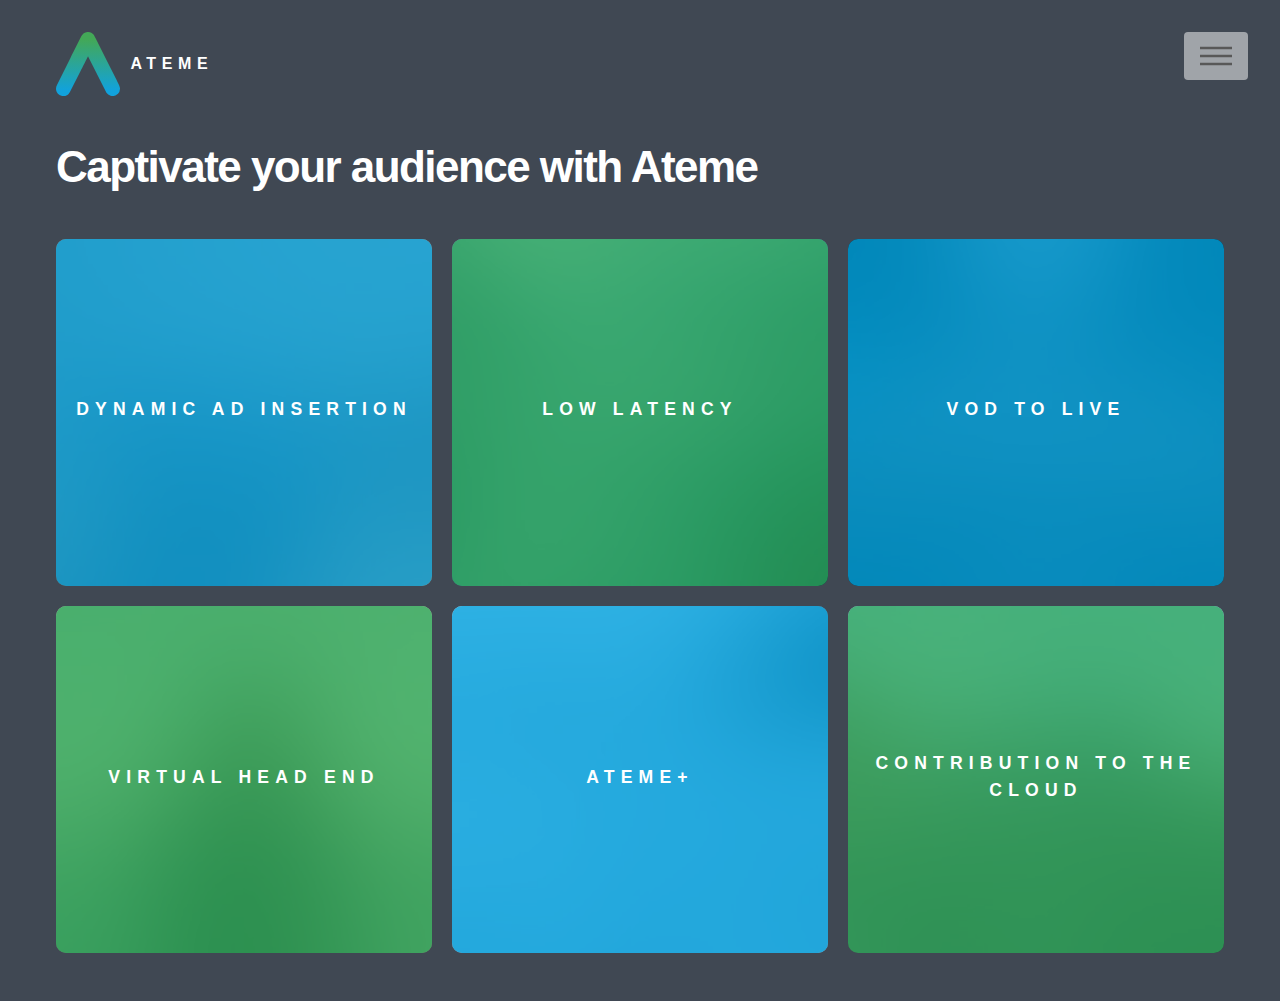
==== index.html @ a94e21eb "second push" ====
<!DOCTYPE HTML>
<!--
	Phantom by HTML5 UP
	html5up.net | @ajlkn
	Free for personal and commercial use under the CCA 3.0 license (html5up.net/license)
-->
<html>
	<head>
		<title>Captivate your audience with Ateme</title>
		<meta charset="utf-8" />
		<meta name="viewport" content="width=device-width, initial-scale=1, user-scalable=no" />
		<link rel="stylesheet" href="assets/css/main.css" />
		<noscript><link rel="stylesheet" href="assets/css/noscript.css" /></noscript>
	</head>
	<body class="is-preload">
		<!-- Wrapper -->
			<div id="wrapper">
				<!-- Header -->
				<header id="header">
					<div class="inner">

						<!-- Logo -->
							<a href="index.html" class="logo">
								<span class="symbol"><img src="images/A_GREEN+BLUE.svg" alt="" /></span><span class="title"> ATEME</span>
							</a>

						<!-- Nav -->
							<nav>
								<ul>
									<li><a href="#menu">Menu</a></li>
								</ul>
							</nav>

					</div>
				</header>

				<!-- Menu -->
					<nav id="menu">
						<h2>Menu</h2>
						<ul>
							<li><a href="index.html">Home</a></li>
							<li><a href="dai.html">DAI</a></li>
							<li><a href="lowlat.html">Low Latency</a></li>
							<li><a href="vodtolive.html">VoD to Live</a></li>
							<li><a href="vhe.html">Virtual HeadEnd</a></li>
							<li><a href="saas.html">Ateme+</a></li>
							<li><a href="cloudcontrib.html">Cloud contribution</a></li>
							
						</ul>
					</nav>

				<!-- Main -->
					<div id="main">
						<div class="inner">
							<header>
								<h1>Captivate your audience with Ateme</h1>
							</header>
							<section class="tiles">
								<article class="style1">
									<span class="image">
										<img src="images/pic01.jpg" alt="" />
									</span>
									<a href="dai.html">
										<h2>Dynamic Ad Insertion</h2>
										<div class="content">
											<p>blah blah ask Max</p>
										</div>
									</a>
								</article>
								<article class="style2">
									<span class="image">
										<img src="images/pic02.jpg" alt="" />
									</span>
									<a href="lowlat.html">
										<h2>Low Latency</h2>
										<div class="content">
											<p>blah blah ask Peter</p>
										</div>
									</a>
								</article>
								<article class="style3">
									<span class="image">
										<img src="images/pic03.jpg" alt="" />
									</span>
									<a href="vodtolive.html">
										<h2>VoD to Live</h2>
										<div class="content">
											<p>blah blah ask Thomas</p>
										</div>
									</a>
								</article>
								<article class="style4">
									<span class="image">
										<img src="images/pic04.jpg" alt="" />
									</span>
									<a href="vhe.html">
										<h2>Virtual Head end</h2>
										<div class="content">
											<p>blah blah ask Chrys</p>
										</div>
									</a>
								</article>
								<article class="style5">
									<span class="image">
										<img src="images/pic05.jpg" alt="" />
									</span>
									<a href="saas.html">
										<h2>Ateme+</h2>
										<div class="content">
											<p>blah blah ask Fabio</p>
										</div>
									</a>
								</article>
								<article class="style6">
									<span class="image">
										<img src="images/pic06.jpg" alt="" />
									</span>
									<a href="cloudcontrib.html">
										<h2>Contribution to the Cloud</h2>
										<div class="content">
											<p>blah blah ask Jules</p>
										</div>
									</a>
								</article>

							</section>
						</div>
					</div>



			</div>

		<!-- Scripts -->
			<script src="assets/js/jquery.min.js"></script>
			<script src="assets/js/browser.min.js"></script>
			<script src="assets/js/breakpoints.min.js"></script>
			<script src="assets/js/util.js"></script>
			<script src="assets/js/main.js"></script>

	</body>
</html>
---- assets/css/main.css ----
@import url(fontawesome-all.min.css);
@import url("https://fonts.googleapis.com/css?family=Source+Sans+Pro:300,700,900");

/*
	Phantom by HTML5 UP
	html5up.net | @ajlkn
	Free for personal and commercial use under the CCA 3.0 license (html5up.net/license)
*/

html, body, div, span, applet, object,
iframe, h1, h2, h3, h4, h5, h6, p, blockquote,
pre, a, abbr, acronym, address, big, cite,
code, del, dfn, em, img, ins, kbd, q, s, samp,
small, strike, strong, sub, sup, tt, var, b,
u, i, center, dl, dt, dd, ol, ul, li, fieldset,
form, label, legend, table, caption, tbody,
tfoot, thead, tr, th, td, article, aside,
canvas, details, embed, figure, figcaption,
footer, header, hgroup, menu, nav, output, ruby,
section, summary, time, mark, audio, video {
	margin: 0;
	padding: 0;
	border: 0;
	font-size: 100%;
	font: inherit;
	vertical-align: baseline;}

article, aside, details, figcaption, figure,
footer, header, hgroup, menu, nav, section {
	display: block;}

body {
	line-height: 1;
}

ol, ul {
	list-style: none;
}

blockquote, q {
	quotes: none;
}

	blockquote:before, blockquote:after, q:before, q:after {
		content: '';
		content: none;
	}

table {
	border-collapse: collapse;
	border-spacing: 0;
}

body {
	-webkit-text-size-adjust: none;
}

mark {
	background-color: transparent;
	color: inherit;
}

input::-moz-focus-inner {
	border: 0;
	padding: 0;
}

input, select, textarea {
	-moz-appearance: none;
	-webkit-appearance: none;
	-ms-appearance: none;
	appearance: none;
}

/* Basic */

	@-ms-viewport {
		width: device-width;
	}

	body {
		-ms-overflow-style: scrollbar;
	}

	@media screen and (max-width: 480px) {

		html, body {
			min-width: 320px;
		}

	}

	html {
		box-sizing: border-box;
	}

	*, *:before, *:after {
		box-sizing: inherit;
	}

	body {
		background: #404853;
	}

		body.is-preload *, body.is-preload *:before, body.is-preload *:after {
			-moz-animation: none !important;
			-webkit-animation: none !important;
			-ms-animation: none !important;
			animation: none !important;
			-moz-transition: none !important;
			-webkit-transition: none !important;
			-ms-transition: none !important;
			transition: none !important;
		}

/* Type */

	body, input, select, textarea {
		color: #ffffff;
		font-family: "Avenir Next LT Pro","Century Gothic",Verdana,sans-serif;
		font-size: 16pt;
		font-weight: 300;
		line-height: 1.75;
	}

		@media screen and (max-width: 1680px) {

			body, input, select, textarea {
				font-size: 14pt;
			}

		}

		@media screen and (max-width: 1280px) {

			body, input, select, textarea {
				font-size: 12pt;
			}

		}

	a {
		-moz-transition: border-bottom-color 0.2s ease, color 0.2s ease;
		-webkit-transition: border-bottom-color 0.2s ease, color 0.2s ease;
		-ms-transition: border-bottom-color 0.2s ease, color 0.2s ease;
		transition: border-bottom-color 0.2s ease, color 0.2s ease;
		text-decoration: none;
		color: #585858;
		border-bottom: dotted 1px rgba(88, 88, 88, 0.5);
	}

		/* a:hover {
			border-bottom-color: transparent;
			color: #2ca95b !important;
		} */

	strong, b {
		font-weight: 900;
	}

	em, i {
		font-style: italic;
	}

	p {
		margin: 0 0 2em 0;
	}

	h1 {
		font-size: 2.75em;
		font-weight: 700;
		line-height: 1.3;
		margin: 0 0 1em 0;
		letter-spacing: -0.035em;
	}

		h1 a {
			color: inherit;
		}

		@media screen and (max-width: 736px) {

			h1 {
				font-size: 2em;
				margin: 0 0 1em 0;
			}

		}

		@media screen and (max-width: 360px) {

			h1 {
				font-size: 1.75em;
			}

		}

	h2, h3, h4, h5, h6 {
		font-weight: 900;
		line-height: 1.5;
		margin: 0 0 2em 0;
		text-transform: uppercase;
		letter-spacing: 0.35em;
	}

		h2 a, h3 a, h4 a, h5 a, h6 a {
			color: inherit;
		}

	h2 {
		font-size: 1.1em;
	}

	h3 {
		font-size: 1em;
	}

	h4 {
		font-size: 0.8em;
	}

	h5 {
		font-size: 0.8em;
	}

	h6 {
		font-size: 0.8em;
	}

	@media screen and (max-width: 980px) {

		h1 br, h2 br, h3 br, h4 br, h5 br, h6 br {
			display: none;
		}

	}

	@media screen and (max-width: 736px) {

		h2 {
			font-size: 1em;
		}

		h3 {
			font-size: 0.8em;
		}

	}

	sub {
		font-size: 0.8em;
		position: relative;
		top: 0.5em;
	}

	sup {
		font-size: 0.8em;
		position: relative;
		top: -0.5em;
	}

	blockquote {
		border-left: solid 4px #c9c9c9;
		font-style: italic;
		margin: 0 0 2em 0;
		padding: 0.5em 0 0.5em 2em;
	}

	code {
		background: rgba(144, 144, 144, 0.075);
		border-radius: 4px;
		border: solid 1px #c9c9c9;
		font-family: "Courier New", monospace;
		font-size: 0.9em;
		margin: 0 0.25em;
		padding: 0.25em 0.65em;
	}

	pre {
		-webkit-overflow-scrolling: touch;
		font-family: "Courier New", monospace;
		font-size: 0.9em;
		margin: 0 0 2em 0;
	}

		pre code {
			display: block;
			line-height: 1.75;
			padding: 1em 1.5em;
			overflow-x: auto;
		}

	hr {
		border: 0;
		border-bottom: solid 1px #c9c9c9;
		margin: 2em 0;
	}

		hr.major {
			margin: 3em 0;
		}

	.align-left {
		text-align: left;
	}

	.align-center {
		text-align: center;
	}

	.align-right {
		text-align: right;
	}

/* Row */

	.row {
		display: flex;
		flex-wrap: wrap;
		box-sizing: border-box;
		align-items: stretch;
	}

		.row > * {
			box-sizing: border-box;
		}

		.row.gtr-uniform > * > :last-child {
			margin-bottom: 0;
		}

		.row.aln-left {
			justify-content: flex-start;
		}

		.row.aln-center {
			justify-content: center;
		}

		.row.aln-right {
			justify-content: flex-end;
		}

		.row.aln-top {
			align-items: flex-start;
		}

		.row.aln-middle {
			align-items: center;
		}

		.row.aln-bottom {
			align-items: flex-end;
		}

		.row > .imp {
			order: -1;
		}

		.row > .col-1 {
			width: 8.33333%;
		}

		.row > .off-1 {
			margin-left: 8.33333%;
		}

		.row > .col-2 {
			width: 16.66667%;
		}

		.row > .off-2 {
			margin-left: 16.66667%;
		}

		.row > .col-3 {
			width: 25%;
		}

		.row > .off-3 {
			margin-left: 25%;
		}

		.row > .col-4 {
			width: 33.33333%;
		}

		.row > .off-4 {
			margin-left: 33.33333%;
		}

		.row > .col-5 {
			width: 41.66667%;
		}

		.row > .off-5 {
			margin-left: 41.66667%;
		}

		.row > .col-6 {
			width: 50%;
		}

		.row > .off-6 {
			margin-left: 50%;
		}

		.row > .col-7 {
			width: 58.33333%;
		}

		.row > .off-7 {
			margin-left: 58.33333%;
		}

		.row > .col-8 {
			width: 66.66667%;
		}

		.row > .off-8 {
			margin-left: 66.66667%;
		}

		.row > .col-9 {
			width: 75%;
		}

		.row > .off-9 {
			margin-left: 75%;
		}

		.row > .col-10 {
			width: 83.33333%;
		}

		.row > .off-10 {
			margin-left: 83.33333%;
		}

		.row > .col-11 {
			width: 91.66667%;
		}

		.row > .off-11 {
			margin-left: 91.66667%;
		}

		.row > .col-12 {
			width: 100%;
		}

		.row > .off-12 {
			margin-left: 100%;
		}

		.row.gtr-0 {
			margin-top: 0;
			margin-left: 0em;
		}

			.row.gtr-0 > * {
				padding: 0 0 0 0em;
			}

			.row.gtr-0.gtr-uniform {
				margin-top: 0em;
			}

				.row.gtr-0.gtr-uniform > * {
					padding-top: 0em;
				}

		.row.gtr-25 {
			margin-top: 0;
			margin-left: -0.5em;
		}

			.row.gtr-25 > * {
				padding: 0 0 0 0.5em;
			}

			.row.gtr-25.gtr-uniform {
				margin-top: -0.5em;
			}

				.row.gtr-25.gtr-uniform > * {
					padding-top: 0.5em;
				}

		.row.gtr-50 {
			margin-top: 0;
			margin-left: -1em;
		}

			.row.gtr-50 > * {
				padding: 0 0 0 1em;
			}

			.row.gtr-50.gtr-uniform {
				margin-top: -1em;
			}

				.row.gtr-50.gtr-uniform > * {
					padding-top: 1em;
				}

		.row {
			margin-top: 0;
			margin-left: -2em;
		}

			.row > * {
				padding: 0 0 0 2em;
			}

			.row.gtr-uniform {
				margin-top: -2em;
			}

				.row.gtr-uniform > * {
					padding-top: 2em;
				}

		.row.gtr-150 {
			margin-top: 0;
			margin-left: -3em;
		}

			.row.gtr-150 > * {
				padding: 0 0 0 3em;
			}

			.row.gtr-150.gtr-uniform {
				margin-top: -3em;
			}

				.row.gtr-150.gtr-uniform > * {
					padding-top: 3em;
				}

		.row.gtr-200 {
			margin-top: 0;
			margin-left: -4em;
		}

			.row.gtr-200 > * {
				padding: 0 0 0 4em;
			}

			.row.gtr-200.gtr-uniform {
				margin-top: -4em;
			}

				.row.gtr-200.gtr-uniform > * {
					padding-top: 4em;
				}

		@media screen and (max-width: 1680px) {

			.row {
				display: flex;
				flex-wrap: wrap;
				box-sizing: border-box;
				align-items: stretch;
			}

				.row > * {
					box-sizing: border-box;
				}

				.row.gtr-uniform > * > :last-child {
					margin-bottom: 0;
				}

				.row.aln-left {
					justify-content: flex-start;
				}

				.row.aln-center {
					justify-content: center;
				}

				.row.aln-right {
					justify-content: flex-end;
				}

				.row.aln-top {
					align-items: flex-start;
				}

				.row.aln-middle {
					align-items: center;
				}

				.row.aln-bottom {
					align-items: flex-end;
				}

				.row > .imp-xlarge {
					order: -1;
				}

				.row > .col-1-xlarge {
					width: 8.33333%;
				}

				.row > .off-1-xlarge {
					margin-left: 8.33333%;
				}

				.row > .col-2-xlarge {
					width: 16.66667%;
				}

				.row > .off-2-xlarge {
					margin-left: 16.66667%;
				}

				.row > .col-3-xlarge {
					width: 25%;
				}

				.row > .off-3-xlarge {
					margin-left: 25%;
				}

				.row > .col-4-xlarge {
					width: 33.33333%;
				}

				.row > .off-4-xlarge {
					margin-left: 33.33333%;
				}

				.row > .col-5-xlarge {
					width: 41.66667%;
				}

				.row > .off-5-xlarge {
					margin-left: 41.66667%;
				}

				.row > .col-6-xlarge {
					width: 50%;
				}

				.row > .off-6-xlarge {
					margin-left: 50%;
				}

				.row > .col-7-xlarge {
					width: 58.33333%;
				}

				.row > .off-7-xlarge {
					margin-left: 58.33333%;
				}

				.row > .col-8-xlarge {
					width: 66.66667%;
				}

				.row > .off-8-xlarge {
					margin-left: 66.66667%;
				}

				.row > .col-9-xlarge {
					width: 75%;
				}

				.row > .off-9-xlarge {
					margin-left: 75%;
				}

				.row > .col-10-xlarge {
					width: 83.33333%;
				}

				.row > .off-10-xlarge {
					margin-left: 83.33333%;
				}

				.row > .col-11-xlarge {
					width: 91.66667%;
				}

				.row > .off-11-xlarge {
					margin-left: 91.66667%;
				}

				.row > .col-12-xlarge {
					width: 100%;
				}

				.row > .off-12-xlarge {
					margin-left: 100%;
				}

				.row.gtr-0 {
					margin-top: 0;
					margin-left: 0em;
				}

					.row.gtr-0 > * {
						padding: 0 0 0 0em;
					}

					.row.gtr-0.gtr-uniform {
						margin-top: 0em;
					}

						.row.gtr-0.gtr-uniform > * {
							padding-top: 0em;
						}

				.row.gtr-25 {
					margin-top: 0;
					margin-left: -0.5em;
				}

					.row.gtr-25 > * {
						padding: 0 0 0 0.5em;
					}

					.row.gtr-25.gtr-uniform {
						margin-top: -0.5em;
					}

						.row.gtr-25.gtr-uniform > * {
							padding-top: 0.5em;
						}

				.row.gtr-50 {
					margin-top: 0;
					margin-left: -1em;
				}

					.row.gtr-50 > * {
						padding: 0 0 0 1em;
					}

					.row.gtr-50.gtr-uniform {
						margin-top: -1em;
					}

						.row.gtr-50.gtr-uniform > * {
							padding-top: 1em;
						}

				.row {
					margin-top: 0;
					margin-left: -2em;
				}

					.row > * {
						padding: 0 0 0 2em;
					}

					.row.gtr-uniform {
						margin-top: -2em;
					}

						.row.gtr-uniform > * {
							padding-top: 2em;
						}

				.row.gtr-150 {
					margin-top: 0;
					margin-left: -3em;
				}

					.row.gtr-150 > * {
						padding: 0 0 0 3em;
					}

					.row.gtr-150.gtr-uniform {
						margin-top: -3em;
					}

						.row.gtr-150.gtr-uniform > * {
							padding-top: 3em;
						}

				.row.gtr-200 {
					margin-top: 0;
					margin-left: -4em;
				}

					.row.gtr-200 > * {
						padding: 0 0 0 4em;
					}

					.row.gtr-200.gtr-uniform {
						margin-top: -4em;
					}

						.row.gtr-200.gtr-uniform > * {
							padding-top: 4em;
						}

		}

		@media screen and (max-width: 1280px) {

			.row {
				display: flex;
				flex-wrap: wrap;
				box-sizing: border-box;
				align-items: stretch;
			}

				.row > * {
					box-sizing: border-box;
				}

				.row.gtr-uniform > * > :last-child {
					margin-bottom: 0;
				}

				.row.aln-left {
					justify-content: flex-start;
				}

				.row.aln-center {
					justify-content: center;
				}

				.row.aln-right {
					justify-content: flex-end;
				}

				.row.aln-top {
					align-items: flex-start;
				}

				.row.aln-middle {
					align-items: center;
				}

				.row.aln-bottom {
					align-items: flex-end;
				}

				.row > .imp-large {
					order: -1;
				}

				.row > .col-1-large {
					width: 8.33333%;
				}

				.row > .off-1-large {
					margin-left: 8.33333%;
				}

				.row > .col-2-large {
					width: 16.66667%;
				}

				.row > .off-2-large {
					margin-left: 16.66667%;
				}

				.row > .col-3-large {
					width: 25%;
				}

				.row > .off-3-large {
					margin-left: 25%;
				}

				.row > .col-4-large {
					width: 33.33333%;
				}

				.row > .off-4-large {
					margin-left: 33.33333%;
				}

				.row > .col-5-large {
					width: 41.66667%;
				}

				.row > .off-5-large {
					margin-left: 41.66667%;
				}

				.row > .col-6-large {
					width: 50%;
				}

				.row > .off-6-large {
					margin-left: 50%;
				}

				.row > .col-7-large {
					width: 58.33333%;
				}

				.row > .off-7-large {
					margin-left: 58.33333%;
				}

				.row > .col-8-large {
					width: 66.66667%;
				}

				.row > .off-8-large {
					margin-left: 66.66667%;
				}

				.row > .col-9-large {
					width: 75%;
				}

				.row > .off-9-large {
					margin-left: 75%;
				}

				.row > .col-10-large {
					width: 83.33333%;
				}

				.row > .off-10-large {
					margin-left: 83.33333%;
				}

				.row > .col-11-large {
					width: 91.66667%;
				}

				.row > .off-11-large {
					margin-left: 91.66667%;
				}

				.row > .col-12-large {
					width: 100%;
				}

				.row > .off-12-large {
					margin-left: 100%;
				}

				.row.gtr-0 {
					margin-top: 0;
					margin-left: 0em;
				}

					.row.gtr-0 > * {
						padding: 0 0 0 0em;
					}

					.row.gtr-0.gtr-uniform {
						margin-top: 0em;
					}

						.row.gtr-0.gtr-uniform > * {
							padding-top: 0em;
						}

				.row.gtr-25 {
					margin-top: 0;
					margin-left: -0.5em;
				}

					.row.gtr-25 > * {
						padding: 0 0 0 0.5em;
					}

					.row.gtr-25.gtr-uniform {
						margin-top: -0.5em;
					}

						.row.gtr-25.gtr-uniform > * {
							padding-top: 0.5em;
						}

				.row.gtr-50 {
					margin-top: 0;
					margin-left: -1em;
				}

					.row.gtr-50 > * {
						padding: 0 0 0 1em;
					}

					.row.gtr-50.gtr-uniform {
						margin-top: -1em;
					}

						.row.gtr-50.gtr-uniform > * {
							padding-top: 1em;
						}

				.row {
					margin-top: 0;
					margin-left: -2em;
				}

					.row > * {
						padding: 0 0 0 2em;
					}

					.row.gtr-uniform {
						margin-top: -2em;
					}

						.row.gtr-uniform > * {
							padding-top: 2em;
						}

				.row.gtr-150 {
					margin-top: 0;
					margin-left: -3em;
				}

					.row.gtr-150 > * {
						padding: 0 0 0 3em;
					}

					.row.gtr-150.gtr-uniform {
						margin-top: -3em;
					}

						.row.gtr-150.gtr-uniform > * {
							padding-top: 3em;
						}

				.row.gtr-200 {
					margin-top: 0;
					margin-left: -4em;
				}

					.row.gtr-200 > * {
						padding: 0 0 0 4em;
					}

					.row.gtr-200.gtr-uniform {
						margin-top: -4em;
					}

						.row.gtr-200.gtr-uniform > * {
							padding-top: 4em;
						}

		}

		@media screen and (max-width: 980px) {

			.row {
				display: flex;
				flex-wrap: wrap;
				box-sizing: border-box;
				align-items: stretch;
			}

				.row > * {
					box-sizing: border-box;
				}

				.row.gtr-uniform > * > :last-child {
					margin-bottom: 0;
				}

				.row.aln-left {
					justify-content: flex-start;
				}

				.row.aln-center {
					justify-content: center;
				}

				.row.aln-right {
					justify-content: flex-end;
				}

				.row.aln-top {
					align-items: flex-start;
				}

				.row.aln-middle {
					align-items: center;
				}

				.row.aln-bottom {
					align-items: flex-end;
				}

				.row > .imp-medium {
					order: -1;
				}

				.row > .col-1-medium {
					width: 8.33333%;
				}

				.row > .off-1-medium {
					margin-left: 8.33333%;
				}

				.row > .col-2-medium {
					width: 16.66667%;
				}

				.row > .off-2-medium {
					margin-left: 16.66667%;
				}

				.row > .col-3-medium {
					width: 25%;
				}

				.row > .off-3-medium {
					margin-left: 25%;
				}

				.row > .col-4-medium {
					width: 33.33333%;
				}

				.row > .off-4-medium {
					margin-left: 33.33333%;
				}

				.row > .col-5-medium {
					width: 41.66667%;
				}

				.row > .off-5-medium {
					margin-left: 41.66667%;
				}

				.row > .col-6-medium {
					width: 50%;
				}

				.row > .off-6-medium {
					margin-left: 50%;
				}

				.row > .col-7-medium {
					width: 58.33333%;
				}

				.row > .off-7-medium {
					margin-left: 58.33333%;
				}

				.row > .col-8-medium {
					width: 66.66667%;
				}

				.row > .off-8-medium {
					margin-left: 66.66667%;
				}

				.row > .col-9-medium {
					width: 75%;
				}

				.row > .off-9-medium {
					margin-left: 75%;
				}

				.row > .col-10-medium {
					width: 83.33333%;
				}

				.row > .off-10-medium {
					margin-left: 83.33333%;
				}

				.row > .col-11-medium {
					width: 91.66667%;
				}

				.row > .off-11-medium {
					margin-left: 91.66667%;
				}

				.row > .col-12-medium {
					width: 100%;
				}

				.row > .off-12-medium {
					margin-left: 100%;
				}

				.row.gtr-0 {
					margin-top: 0;
					margin-left: 0em;
				}

					.row.gtr-0 > * {
						padding: 0 0 0 0em;
					}

					.row.gtr-0.gtr-uniform {
						margin-top: 0em;
					}

						.row.gtr-0.gtr-uniform > * {
							padding-top: 0em;
						}

				.row.gtr-25 {
					margin-top: 0;
					margin-left: -0.375em;
				}

					.row.gtr-25 > * {
						padding: 0 0 0 0.375em;
					}

					.row.gtr-25.gtr-uniform {
						margin-top: -0.375em;
					}

						.row.gtr-25.gtr-uniform > * {
							padding-top: 0.375em;
						}

				.row.gtr-50 {
					margin-top: 0;
					margin-left: -0.75em;
				}

					.row.gtr-50 > * {
						padding: 0 0 0 0.75em;
					}

					.row.gtr-50.gtr-uniform {
						margin-top: -0.75em;
					}

						.row.gtr-50.gtr-uniform > * {
							padding-top: 0.75em;
						}

				.row {
					margin-top: 0;
					margin-left: -1.5em;
				}

					.row > * {
						padding: 0 0 0 1.5em;
					}

					.row.gtr-uniform {
						margin-top: -1.5em;
					}

						.row.gtr-uniform > * {
							padding-top: 1.5em;
						}

				.row.gtr-150 {
					margin-top: 0;
					margin-left: -2.25em;
				}

					.row.gtr-150 > * {
						padding: 0 0 0 2.25em;
					}

					.row.gtr-150.gtr-uniform {
						margin-top: -2.25em;
					}

						.row.gtr-150.gtr-uniform > * {
							padding-top: 2.25em;
						}

				.row.gtr-200 {
					margin-top: 0;
					margin-left: -3em;
				}

					.row.gtr-200 > * {
						padding: 0 0 0 3em;
					}

					.row.gtr-200.gtr-uniform {
						margin-top: -3em;
					}

						.row.gtr-200.gtr-uniform > * {
							padding-top: 3em;
						}

		}

		@media screen and (max-width: 736px) {

			.row {
				display: flex;
				flex-wrap: wrap;
				box-sizing: border-box;
				align-items: stretch;
			}

				.row > * {
					box-sizing: border-box;
				}

				.row.gtr-uniform > * > :last-child {
					margin-bottom: 0;
				}

				.row.aln-left {
					justify-content: flex-start;
				}

				.row.aln-center {
					justify-content: center;
				}

				.row.aln-right {
					justify-content: flex-end;
				}

				.row.aln-top {
					align-items: flex-start;
				}

				.row.aln-middle {
					align-items: center;
				}

				.row.aln-bottom {
					align-items: flex-end;
				}

				.row > .imp-small {
					order: -1;
				}

				.row > .col-1-small {
					width: 8.33333%;
				}

				.row > .off-1-small {
					margin-left: 8.33333%;
				}

				.row > .col-2-small {
					width: 16.66667%;
				}

				.row > .off-2-small {
					margin-left: 16.66667%;
				}

				.row > .col-3-small {
					width: 25%;
				}

				.row > .off-3-small {
					margin-left: 25%;
				}

				.row > .col-4-small {
					width: 33.33333%;
				}

				.row > .off-4-small {
					margin-left: 33.33333%;
				}

				.row > .col-5-small {
					width: 41.66667%;
				}

				.row > .off-5-small {
					margin-left: 41.66667%;
				}

				.row > .col-6-small {
					width: 50%;
				}

				.row > .off-6-small {
					margin-left: 50%;
				}

				.row > .col-7-small {
					width: 58.33333%;
				}

				.row > .off-7-small {
					margin-left: 58.33333%;
				}

				.row > .col-8-small {
					width: 66.66667%;
				}

				.row > .off-8-small {
					margin-left: 66.66667%;
				}

				.row > .col-9-small {
					width: 75%;
				}

				.row > .off-9-small {
					margin-left: 75%;
				}

				.row > .col-10-small {
					width: 83.33333%;
				}

				.row > .off-10-small {
					margin-left: 83.33333%;
				}

				.row > .col-11-small {
					width: 91.66667%;
				}

				.row > .off-11-small {
					margin-left: 91.66667%;
				}

				.row > .col-12-small {
					width: 100%;
				}

				.row > .off-12-small {
					margin-left: 100%;
				}

				.row.gtr-0 {
					margin-top: 0;
					margin-left: 0em;
				}

					.row.gtr-0 > * {
						padding: 0 0 0 0em;
					}

					.row.gtr-0.gtr-uniform {
						margin-top: 0em;
					}

						.row.gtr-0.gtr-uniform > * {
							padding-top: 0em;
						}

				.row.gtr-25 {
					margin-top: 0;
					margin-left: -0.25em;
				}

					.row.gtr-25 > * {
						padding: 0 0 0 0.25em;
					}

					.row.gtr-25.gtr-uniform {
						margin-top: -0.25em;
					}

						.row.gtr-25.gtr-uniform > * {
							padding-top: 0.25em;
						}

				.row.gtr-50 {
					margin-top: 0;
					margin-left: -0.5em;
				}

					.row.gtr-50 > * {
						padding: 0 0 0 0.5em;
					}

					.row.gtr-50.gtr-uniform {
						margin-top: -0.5em;
					}

						.row.gtr-50.gtr-uniform > * {
							padding-top: 0.5em;
						}

				.row {
					margin-top: 0;
					margin-left: -1em;
				}

					.row > * {
						padding: 0 0 0 1em;
					}

					.row.gtr-uniform {
						margin-top: -1em;
					}

						.row.gtr-uniform > * {
							padding-top: 1em;
						}

				.row.gtr-150 {
					margin-top: 0;
					margin-left: -1.5em;
				}

					.row.gtr-150 > * {
						padding: 0 0 0 1.5em;
					}

					.row.gtr-150.gtr-uniform {
						margin-top: -1.5em;
					}

						.row.gtr-150.gtr-uniform > * {
							padding-top: 1.5em;
						}

				.row.gtr-200 {
					margin-top: 0;
					margin-left: -2em;
				}

					.row.gtr-200 > * {
						padding: 0 0 0 2em;
					}

					.row.gtr-200.gtr-uniform {
						margin-top: -2em;
					}

						.row.gtr-200.gtr-uniform > * {
							padding-top: 2em;
						}

		}

		@media screen and (max-width: 480px) {

			.row {
				display: flex;
				flex-wrap: wrap;
				box-sizing: border-box;
				align-items: stretch;
			}

				.row > * {
					box-sizing: border-box;
				}

				.row.gtr-uniform > * > :last-child {
					margin-bottom: 0;
				}

				.row.aln-left {
					justify-content: flex-start;
				}

				.row.aln-center {
					justify-content: center;
				}

				.row.aln-right {
					justify-content: flex-end;
				}

				.row.aln-top {
					align-items: flex-start;
				}

				.row.aln-middle {
					align-items: center;
				}

				.row.aln-bottom {
					align-items: flex-end;
				}

				.row > .imp-xsmall {
					order: -1;
				}

				.row > .col-1-xsmall {
					width: 8.33333%;
				}

				.row > .off-1-xsmall {
					margin-left: 8.33333%;
				}

				.row > .col-2-xsmall {
					width: 16.66667%;
				}

				.row > .off-2-xsmall {
					margin-left: 16.66667%;
				}

				.row > .col-3-xsmall {
					width: 25%;
				}

				.row > .off-3-xsmall {
					margin-left: 25%;
				}

				.row > .col-4-xsmall {
					width: 33.33333%;
				}

				.row > .off-4-xsmall {
					margin-left: 33.33333%;
				}

				.row > .col-5-xsmall {
					width: 41.66667%;
				}

				.row > .off-5-xsmall {
					margin-left: 41.66667%;
				}

				.row > .col-6-xsmall {
					width: 50%;
				}

				.row > .off-6-xsmall {
					margin-left: 50%;
				}

				.row > .col-7-xsmall {
					width: 58.33333%;
				}

				.row > .off-7-xsmall {
					margin-left: 58.33333%;
				}

				.row > .col-8-xsmall {
					width: 66.66667%;
				}

				.row > .off-8-xsmall {
					margin-left: 66.66667%;
				}

				.row > .col-9-xsmall {
					width: 75%;
				}

				.row > .off-9-xsmall {
					margin-left: 75%;
				}

				.row > .col-10-xsmall {
					width: 83.33333%;
				}

				.row > .off-10-xsmall {
					margin-left: 83.33333%;
				}

				.row > .col-11-xsmall {
					width: 91.66667%;
				}

				.row > .off-11-xsmall {
					margin-left: 91.66667%;
				}

				.row > .col-12-xsmall {
					width: 100%;
				}

				.row > .off-12-xsmall {
					margin-left: 100%;
				}

				.row.gtr-0 {
					margin-top: 0;
					margin-left: 0em;
				}

					.row.gtr-0 > * {
						padding: 0 0 0 0em;
					}

					.row.gtr-0.gtr-uniform {
						margin-top: 0em;
					}

						.row.gtr-0.gtr-uniform > * {
							padding-top: 0em;
						}

				.row.gtr-25 {
					margin-top: 0;
					margin-left: -0.25em;
				}

					.row.gtr-25 > * {
						padding: 0 0 0 0.25em;
					}

					.row.gtr-25.gtr-uniform {
						margin-top: -0.25em;
					}

						.row.gtr-25.gtr-uniform > * {
							padding-top: 0.25em;
						}

				.row.gtr-50 {
					margin-top: 0;
					margin-left: -0.5em;
				}

					.row.gtr-50 > * {
						padding: 0 0 0 0.5em;
					}

					.row.gtr-50.gtr-uniform {
						margin-top: -0.5em;
					}

						.row.gtr-50.gtr-uniform > * {
							padding-top: 0.5em;
						}

				.row {
					margin-top: 0;
					margin-left: -1em;
				}

					.row > * {
						padding: 0 0 0 1em;
					}

					.row.gtr-uniform {
						margin-top: -1em;
					}

						.row.gtr-uniform > * {
							padding-top: 1em;
						}

				.row.gtr-150 {
					margin-top: 0;
					margin-left: -1.5em;
				}

					.row.gtr-150 > * {
						padding: 0 0 0 1.5em;
					}

					.row.gtr-150.gtr-uniform {
						margin-top: -1.5em;
					}

						.row.gtr-150.gtr-uniform > * {
							padding-top: 1.5em;
						}

				.row.gtr-200 {
					margin-top: 0;
					margin-left: -2em;
				}

					.row.gtr-200 > * {
						padding: 0 0 0 2em;
					}

					.row.gtr-200.gtr-uniform {
						margin-top: -2em;
					}

						.row.gtr-200.gtr-uniform > * {
							padding-top: 2em;
						}

		}

/* Section/Article */

	section.special, article.special {
		text-align: center;
	}

	header p {
		margin-top: -1em;
	}

	@media screen and (max-width: 736px) {

		header p {
			margin-top: 0;
		}

	}

/* Icon */

	.icon {
		text-decoration: none;
		border-bottom: none;
		position: relative;
	}

		.icon:before {
			-moz-osx-font-smoothing: grayscale;
			-webkit-font-smoothing: antialiased;
			display: inline-block;
			font-style: normal;
			font-variant: normal;
			text-rendering: auto;
			line-height: 1;
			text-transform: none !important;
			font-family: 'Font Awesome 5 Free';
			font-weight: 400;
		}

		.icon > .label {
			display: none;
		}

		.icon:before {
			line-height: inherit;
		}

		.icon.solid:before {
			font-weight: 900;
		}

		.icon.brands:before {
			font-family: 'Font Awesome 5 Brands';
		}

		.icon.style2 {
			-moz-transition: background-color 0.2s ease-in-out, color 0.2s ease-in-out, border-color 0.2s ease-in-out;
			-webkit-transition: background-color 0.2s ease-in-out, color 0.2s ease-in-out, border-color 0.2s ease-in-out;
			-ms-transition: background-color 0.2s ease-in-out, color 0.2s ease-in-out, border-color 0.2s ease-in-out;
			transition: background-color 0.2s ease-in-out, color 0.2s ease-in-out, border-color 0.2s ease-in-out;
			background-color: transparent;
			border: solid 1px #c9c9c9;
			border-radius: 4px;
			width: 2.65em;
			height: 2.65em;
			display: inline-block;
			text-align: center;
			line-height: 2.65em;
			color: inherit;
		}

			.icon.style2:before {
				font-size: 1.1em;
			}

			.icon.style2:hover {
				color: green;
				border-color: green;
			}

			.icon.style2:active {
				background-color: rgba(242, 132, 158, 0.1);
			}

/* List */

	ol {
		list-style: decimal;
		margin: 0 0 2em 0;
		padding-left: 1.25em;
	}

		ol li {
			padding-left: 0.25em;
		}

	ul {
		list-style: disc;
		margin: 0 0 2em 0;
		padding-left: 1em;
	}

		ul li {
			padding-left: 0.5em;
		}

		ul.alt {
			list-style: none;
			padding-left: 0;
		}

			ul.alt li {
				border-top: solid 1px #c9c9c9;
				padding: 0.5em 0;
			}

				ul.alt li:first-child {
					border-top: 0;
					padding-top: 0;
				}

	dl {
		margin: 0 0 2em 0;
	}

		dl dt {
			display: block;
			font-weight: 900;
			margin: 0 0 1em 0;
		}

		dl dd {
			margin-left: 2em;
		}

/* Actions */

	ul.actions {
		display: -moz-flex;
		display: -webkit-flex;
		display: -ms-flex;
		display: flex;
		cursor: default;
		list-style: none;
		margin-left: -1em;
		padding-left: 0;
	}

		ul.actions li {
			padding: 0 0 0 1em;
			vertical-align: middle;
		}

		ul.actions.special {
			-moz-justify-content: center;
			-webkit-justify-content: center;
			-ms-justify-content: center;
			justify-content: center;
			width: 100%;
			margin-left: 0;
		}

			ul.actions.special li:first-child {
				padding-left: 0;
			}

		ul.actions.stacked {
			-moz-flex-direction: column;
			-webkit-flex-direction: column;
			-ms-flex-direction: column;
			flex-direction: column;
			margin-left: 0;
		}

			ul.actions.stacked li {
				padding: 1.3em 0 0 0;
			}

				ul.actions.stacked li:first-child {
					padding-top: 0;
				}

		ul.actions.fit {
			width: calc(100% + 1em);
		}

			ul.actions.fit li {
				-moz-flex-grow: 1;
				-webkit-flex-grow: 1;
				-ms-flex-grow: 1;
				flex-grow: 1;
				-moz-flex-shrink: 1;
				-webkit-flex-shrink: 1;
				-ms-flex-shrink: 1;
				flex-shrink: 1;
				width: 100%;
			}

				ul.actions.fit li > * {
					width: 100%;
				}

			ul.actions.fit.stacked {
				width: 100%;
			}

		@media screen and (max-width: 480px) {

			ul.actions:not(.fixed) {
				-moz-flex-direction: column;
				-webkit-flex-direction: column;
				-ms-flex-direction: column;
				flex-direction: column;
				margin-left: 0;
				width: 100% !important;
			}

				ul.actions:not(.fixed) li {
					-moz-flex-grow: 1;
					-webkit-flex-grow: 1;
					-ms-flex-grow: 1;
					flex-grow: 1;
					-moz-flex-shrink: 1;
					-webkit-flex-shrink: 1;
					-ms-flex-shrink: 1;
					flex-shrink: 1;
					padding: 1em 0 0 0;
					text-align: center;
					width: 100%;
				}

					ul.actions:not(.fixed) li > * {
						width: 100%;
					}

					ul.actions:not(.fixed) li:first-child {
						padding-top: 0;
					}

					ul.actions:not(.fixed) li input[type="submit"],
					ul.actions:not(.fixed) li input[type="reset"],
					ul.actions:not(.fixed) li input[type="button"],
					ul.actions:not(.fixed) li button,
					ul.actions:not(.fixed) li .button {
						width: 100%;
					}

						ul.actions:not(.fixed) li input[type="submit"].icon:before,
						ul.actions:not(.fixed) li input[type="reset"].icon:before,
						ul.actions:not(.fixed) li input[type="button"].icon:before,
						ul.actions:not(.fixed) li button.icon:before,
						ul.actions:not(.fixed) li .button.icon:before {
							margin-left: -0.5rem;
						}

		}

/* Icons */

	ul.icons {
		cursor: default;
		list-style: none;
		padding-left: 0;
		margin: -1em 0 2em -1em;
	}

		ul.icons li {
			display: inline-block;
			padding: 1em 0 0 1em;
		}

/* Form */

	form {
		margin: 0 0 2em 0;
		overflow-x: hidden;
	}

		form > :last-child {
			margin-bottom: 0;
		}

		form > .fields {
			display: -moz-flex;
			display: -webkit-flex;
			display: -ms-flex;
			display: flex;
			-moz-flex-wrap: wrap;
			-webkit-flex-wrap: wrap;
			-ms-flex-wrap: wrap;
			flex-wrap: wrap;
			width: calc(100% + 3em);
			margin: -1.5em 0 2em -1.5em;
		}

			form > .fields > .field {
				-moz-flex-grow: 0;
				-webkit-flex-grow: 0;
				-ms-flex-grow: 0;
				flex-grow: 0;
				-moz-flex-shrink: 0;
				-webkit-flex-shrink: 0;
				-ms-flex-shrink: 0;
				flex-shrink: 0;
				padding: 1.5em 0 0 1.5em;
				width: calc(100% - 1.5em);
			}

				form > .fields > .field.half {
					width: calc(50% - 0.75em);
				}

				form > .fields > .field.third {
					width: calc(100%/3 - 0.5em);
				}

				form > .fields > .field.quarter {
					width: calc(25% - 0.375em);
				}

		@media screen and (max-width: 480px) {

			form > .fields {
				width: calc(100% + 3em);
				margin: -1.5em 0 2em -1.5em;
			}

				form > .fields > .field {
					padding: 1.5em 0 0 1.5em;
					width: calc(100% - 1.5em);
				}

					form > .fields > .field.half {
						width: calc(100% - 1.5em);
					}

					form > .fields > .field.third {
						width: calc(100% - 1.5em);
					}

					form > .fields > .field.quarter {
						width: calc(100% - 1.5em);
					}

		}

	label {
		display: block;
		font-size: 0.9em;
		font-weight: 900;
		margin: 0 0 1em 0;
	}

	input[type="text"],
	input[type="password"],
	input[type="email"],
	input[type="tel"],
	select,
	textarea {
		-moz-appearance: none;
		-webkit-appearance: none;
		-ms-appearance: none;
		appearance: none;
		background-color: transparent;
		border: none;
		border-radius: 0;
		border-bottom: solid 1px #c9c9c9;
		color: inherit;
		display: block;
		outline: 0;
		padding: 0;
		text-decoration: none;
		width: 100%;
	}

		input[type="text"]:invalid,
		input[type="password"]:invalid,
		input[type="email"]:invalid,
		input[type="tel"]:invalid,
		select:invalid,
		textarea:invalid {
			box-shadow: none;
		}

		input[type="text"]:focus,
		input[type="password"]:focus,
		input[type="email"]:focus,
		input[type="tel"]:focus,
		select:focus,
		textarea:focus {
			border-bottom-color: green;
			box-shadow: inset 0 -1px 0 0 green;
		}

	select {
		background-image: url("data:image/svg+xml;charset=utf8,%3Csvg xmlns='http://www.w3.org/2000/svg' width='40' height='40' preserveAspectRatio='none' viewBox='0 0 40 40'%3E%3Cpath d='M9.4,12.3l10.4,10.4l10.4-10.4c0.2-0.2,0.5-0.4,0.9-0.4c0.3,0,0.6,0.1,0.9,0.4l3.3,3.3c0.2,0.2,0.4,0.5,0.4,0.9 c0,0.4-0.1,0.6-0.4,0.9L20.7,31.9c-0.2,0.2-0.5,0.4-0.9,0.4c-0.3,0-0.6-0.1-0.9-0.4L4.3,17.3c-0.2-0.2-0.4-0.5-0.4-0.9 c0-0.4,0.1-0.6,0.4-0.9l3.3-3.3c0.2-0.2,0.5-0.4,0.9-0.4S9.1,12.1,9.4,12.3z' fill='%23c9c9c9' /%3E%3C/svg%3E");
		background-size: 1.25rem;
		background-repeat: no-repeat;
		background-position: calc(100% - 1rem) center;
		height: 3em;
		padding-right: 3em;
		text-overflow: ellipsis;
	}

		select option {
			background: #ffffff;
		}

		select:focus::-ms-value {
			background-color: transparent;
		}

		select::-ms-expand {
			display: none;
		}

	input[type="text"],
	input[type="password"],
	input[type="email"],
	select {
		height: 3em;
	}

	textarea {
		padding: 0;
		min-height: 3.75em;
	}

	input[type="checkbox"],
	input[type="radio"] {
		-moz-appearance: none;
		-webkit-appearance: none;
		-ms-appearance: none;
		appearance: none;
		display: block;
		float: left;
		margin-right: -2em;
		opacity: 0;
		width: 1em;
		z-index: -1;
	}

		input[type="checkbox"] + label,
		input[type="radio"] + label {
			text-decoration: none;
			color: #585858;
			cursor: pointer;
			display: inline-block;
			font-size: 1em;
			font-weight: 300;
			padding-left: 2.55em;
			padding-right: 0.75em;
			position: relative;
		}

			input[type="checkbox"] + label:before,
			input[type="radio"] + label:before {
				-moz-osx-font-smoothing: grayscale;
				-webkit-font-smoothing: antialiased;
				display: inline-block;
				font-style: normal;
				font-variant: normal;
				text-rendering: auto;
				line-height: 1;
				text-transform: none !important;
				font-family: 'Font Awesome 5 Free';
				font-weight: 900;
			}

			input[type="checkbox"] + label:before,
			input[type="radio"] + label:before {
				border-radius: 4px;
				border: solid 1px #c9c9c9;
				content: '';
				display: inline-block;
				font-size: 0.8em;
				height: 2.25em;
				left: 0;
				line-height: 2.25em;
				position: absolute;
				text-align: center;
				top: 0;
				width: 2.25em;
			}

		input[type="checkbox"]:checked + label:before,
		input[type="radio"]:checked + label:before {
			background: #585858;
			border-color: #585858;
			color: #ffffff;
			content: '\f00c';
		}

		input[type="checkbox"]:focus + label:before,
		input[type="radio"]:focus + label:before {
			border-color: green;
			box-shadow: 0 0 0 1px green;
		}

	input[type="checkbox"] + label:before {
		border-radius: 4px;
	}

	input[type="radio"] + label:before {
		border-radius: 100%;
	}

/* Box */

	.box {
		border-radius: 4px;
		border: solid 1px #c9c9c9;
		margin-bottom: 2em;
		padding: 1.5em;
	}

		.box > :last-child,
		.box > :last-child > :last-child,
		.box > :last-child > :last-child > :last-child {
			margin-bottom: 0;
		}

		.box.alt {
			border: 0;
			border-radius: 0;
			padding: 0;
		}

/* Image */

	.image {
		border-radius: 4px;
		border: 0;
		display: inline-block;
		position: relative;
	}

		.image img {
			border-radius: 4px;
			display: block;
		}

		.image.left, .image.right {
			max-width: 40%;
		}

			.image.left img, .image.right img {
				width: 100%;
			}

		.image.left {
			float: left;
			padding: 0 1.5em 1em 0;
			top: 0.25em;
		}

		.image.right {
			float: right;
			padding: 0 0 1em 1.5em;
			top: 0.25em;
		}

		.image.fit {
			display: block;
			margin: 0 0 2em 0;
			width: 100%;
		}

			.image.fit img {
				width: 100%;
			}

		.image.main {
			display: block;
			margin: 0 0 3em 0;
			width: 100%;
		}

			.image.main img {
				width: 100%;
			}

			@media screen and (max-width: 736px) {

				.image.main {
					margin: 0 0 2em 0;
				}

			}

/* Table */

	.table-wrapper {
		-webkit-overflow-scrolling: touch;
		overflow-x: auto;
	}

	table {
		margin: 0 0 2em 0;
		width: 100%;
	}

		table tbody tr {
			border: solid 1px #c9c9c9;
			border-left: 0;
			border-right: 0;
		}

			table tbody tr:nth-child(2n + 1) {
				background-color: rgba(144, 144, 144, 0.075);
			}

		table td {
			padding: 0.75em 0.75em;
		}

		table th {
			font-size: 0.9em;
			font-weight: 900;
			padding: 0 0.75em 0.75em 0.75em;
			text-align: left;
		}

		table thead {
			border-bottom: solid 2px #c9c9c9;
		}

		table tfoot {
			border-top: solid 2px #c9c9c9;
		}

		table.alt {
			border-collapse: separate;
		}

			table.alt tbody tr td {
				border: solid 1px #c9c9c9;
				border-left-width: 0;
				border-top-width: 0;
			}

				table.alt tbody tr td:first-child {
					border-left-width: 1px;
				}

			table.alt tbody tr:first-child td {
				border-top-width: 1px;
			}

			table.alt thead {
				border-bottom: 0;
			}

			table.alt tfoot {
				border-top: 0;
			}

/* Button */

	input[type="submit"],
	input[type="reset"],
	input[type="button"],
	button,
	.button {
		-moz-appearance: none;
		-webkit-appearance: none;
		-ms-appearance: none;
		appearance: none;
		-moz-transition: background-color 0.2s ease-in-out, color 0.2s ease-in-out, box-shadow 0.2s ease-in-out;
		-webkit-transition: background-color 0.2s ease-in-out, color 0.2s ease-in-out, box-shadow 0.2s ease-in-out;
		-ms-transition: background-color 0.2s ease-in-out, color 0.2s ease-in-out, box-shadow 0.2s ease-in-out;
		transition: background-color 0.2s ease-in-out, color 0.2s ease-in-out, box-shadow 0.2s ease-in-out;
		background-color: transparent;
		border-radius: 4px;
		border: 0;
		box-shadow: inset 0 0 0 2px #585858;
		color: #585858 !important;
		cursor: pointer;
		display: inline-block;
		font-size: 0.8em;
		font-weight: 900;
		height: 3.5em;
		letter-spacing: 0.35em;
		line-height: 3.45em;
		overflow: hidden;
		padding: 0 1.25em 0 1.6em;
		text-align: center;
		text-decoration: none;
		text-overflow: ellipsis;
		text-transform: uppercase;
		white-space: nowrap;
	}

		input[type="submit"].icon:before,
		input[type="reset"].icon:before,
		input[type="button"].icon:before,
		button.icon:before,
		.button.icon:before {
			margin-right: 0.5em;
		}

		input[type="submit"].fit,
		input[type="reset"].fit,
		input[type="button"].fit,
		button.fit,
		.button.fit {
			width: 100%;
		}

		input[type="submit"]:hover,
		input[type="reset"]:hover,
		input[type="button"]:hover,
		button:hover,
		.button:hover {
			color: green !important;
			box-shadow: inset 0 0 0 2px green;
		}

		input[type="submit"]:active,
		input[type="reset"]:active,
		input[type="button"]:active,
		button:active,
		.button:active {
			background-color: rgba(242, 132, 158, 0.1);
		}

		input[type="submit"].small,
		input[type="reset"].small,
		input[type="button"].small,
		button.small,
		.button.small {
			font-size: 0.6em;
		}

		input[type="submit"].large,
		input[type="reset"].large,
		input[type="button"].large,
		button.large,
		.button.large {
			font-size: 1em;
		}

		input[type="submit"].primary,
		input[type="reset"].primary,
		input[type="button"].primary,
		button.primary,
		.button.primary {
			box-shadow: none;
			background-color: #585858;
			color: #ffffff !important;
		}

			input[type="submit"].primary:hover,
			input[type="reset"].primary:hover,
			input[type="button"].primary:hover,
			button.primary:hover,
			.button.primary:hover {
				background-color: green;
			}

			input[type="submit"].primary:active,
			input[type="reset"].primary:active,
			input[type="button"].primary:active,
			button.primary:active,
			.button.primary:active {
				background-color: #ee5f81;
			}

		input[type="submit"].disabled, input[type="submit"]:disabled,
		input[type="reset"].disabled,
		input[type="reset"]:disabled,
		input[type="button"].disabled,
		input[type="button"]:disabled,
		button.disabled,
		button:disabled,
		.button.disabled,
		.button:disabled {
			pointer-events: none;
			opacity: 0.25;
		}

/* Tiles */

	.tiles {
		display: -moz-flex;
		display: -webkit-flex;
		display: -ms-flex;
		display: flex;
		-moz-flex-wrap: wrap;
		-webkit-flex-wrap: wrap;
		-ms-flex-wrap: wrap;
		flex-wrap: wrap;
		postiion: relative;
		margin: -2.5em 0 0 -2.5em;
	}

		.tiles article {
			-moz-transition: -moz-transform 0.5s ease, opacity 0.5s ease;
			-webkit-transition: -webkit-transform 0.5s ease, opacity 0.5s ease;
			-ms-transition: -ms-transform 0.5s ease, opacity 0.5s ease;
			transition: transform 0.5s ease, opacity 0.5s ease;
			position: relative;
			width: calc(33.33333% - 2.5em);
			margin: 2.5em 0 0 2.5em;
		}

			.tiles article > .image {
				-moz-transition: -moz-transform 0.5s ease;
				-webkit-transition: -webkit-transform 0.5s ease;
				-ms-transition: -ms-transform 0.5s ease;
				transition: transform 0.5s ease;
				position: relative;
				display: block;
				width: 100%;
				border-radius: 10px;
				overflow: hidden;
			}

				.tiles article > .image img {
					display: block;
					width: 100%;
				}

				.tiles article > .image:before {
					pointer-events: none;
					-moz-transition: background-color 0.5s ease, opacity 0.5s ease;
					-webkit-transition: background-color 0.5s ease, opacity 0.5s ease;
					-ms-transition: background-color 0.5s ease, opacity 0.5s ease;
					transition: background-color 0.5s ease, opacity 0.5s ease;
					content: '';
					display: block;
					position: absolute;
					top: 0;
					left: 0;
					width: 100%;
					height: 100%;
					opacity: 1.0;
					z-index: 1;
					opacity: 0.8;
				}

				.tiles article > .image:after {
					pointer-events: none;
					-moz-transition: opacity 0.5s ease;
					-webkit-transition: opacity 0.5s ease;
					-ms-transition: opacity 0.5s ease;
					transition: opacity 0.5s ease;
					content: '';
					display: block;
					position: absolute;
					top: 0;
					left: 0;
					width: 100%;
					height: 100%;
					/*background-image: url("data:image/svg+xml;charset=utf8,%3Csvg xmlns='http://www.w3.org/2000/svg' width='100' height='100' viewBox='0 0 100 100' preserveAspectRatio='none'%3E%3Cstyle%3Eline %7B stroke-width: 0.25px%3B stroke: %23ffffff%3B %7D%3C/style%3E%3Cline x1='0' y1='0' x2='100' y2='100' /%3E%3Cline x1='100' y1='0' x2='0' y2='100' /%3E%3C/svg%3E"); */
					background-position: center;
					background-repeat: no-repeat;
					background-size: 100% 100%;
					opacity: 0.25;
					z-index: 2;
				}

			.tiles article > a {
				display: -moz-flex;
				display: -webkit-flex;
				display: -ms-flex;
				display: flex;
				-moz-flex-direction: column;
				-webkit-flex-direction: column;
				-ms-flex-direction: column;
				flex-direction: column;
				-moz-align-items: center;
				-webkit-align-items: center;
				-ms-align-items: center;
				align-items: center;
				-moz-justify-content: center;
				-webkit-justify-content: center;
				-ms-justify-content: center;
				justify-content: center;
				-moz-transition: background-color 0.5s ease, -moz-transform 0.5s ease;
				-webkit-transition: background-color 0.5s ease, -webkit-transform 0.5s ease;
				-ms-transition: background-color 0.5s ease, -ms-transform 0.5s ease;
				transition: background-color 0.5s ease, transform 0.5s ease;
				position: absolute;
				top: 0;
				left: 0;
				width: 100%;
				height: 100%;
				padding: 1em;
				border-radius: 4px;
				border-bottom: 0;
				color: #ffffff;
				text-align: center;
				text-decoration: none;
				z-index: 3;
			}

				.tiles article > a > :last-child {
					margin: 0;
				}

				.tiles article > a:hover {
					color: #ffffff !important;
				}

				.tiles article > a h2 {
					margin: 0;
				}

				.tiles article > a .content {
					-moz-transition: max-height 0.5s ease, opacity 0.5s ease;
					-webkit-transition: max-height 0.5s ease, opacity 0.5s ease;
					-ms-transition: max-height 0.5s ease, opacity 0.5s ease;
					transition: max-height 0.5s ease, opacity 0.5s ease;
					width: 100%;
					max-height: 0;
					line-height: 1.5;
					margin-top: 0.35em;
					opacity: 0;
				}

					.tiles article > a .content > :last-child {
						margin-bottom: 0;
					}

			.tiles article.style1 > .image:before {
				background-color: #00a3e0;
			}

			.tiles article.style2 > .image:before {
				background-color: #2ca95b;
			}

			.tiles article.style3 > .image:before {
				background-color: #00a3e0;
			}

			.tiles article.style4 > .image:before {
				background-color: #2ca95b;
			}

			.tiles article.style5 > .image:before {
				background-color: #00a3e0;
			}

			.tiles article.style6 > .image:before {
				background-color: #2ca95b;
			}

			body:not(.is-touch) .tiles article:hover > .image {
				-moz-transform: scale(1.1);
				-webkit-transform: scale(1.1);
				-ms-transform: scale(1.1);
				transform: scale(1.1);
			}

				body:not(.is-touch) .tiles article:hover > .image:before {
					background-color: #333333;
					opacity: 0.35;
				}

				body:not(.is-touch) .tiles article:hover > .image:after {
					opacity: 0;
				}

			body:not(.is-touch) .tiles article:hover .content {
				max-height: 15em;
				opacity: 1;
			}

		* + .tiles {
			margin-top: 2em;
		}

		body.is-preload .tiles article {
			-moz-transform: scale(0.9);
			-webkit-transform: scale(0.9);
			-ms-transform: scale(0.9);
			transform: scale(0.9);
			opacity: 0;
		}

		body.is-touch .tiles article .content {
			max-height: 15em;
			opacity: 1;
		}

		@media screen and (max-width: 1280px) {

			.tiles {
				margin: -1.25em 0 0 -1.25em;
			}

				.tiles article {
					width: calc(33.33333% - 1.25em);
					margin: 1.25em 0 0 1.25em;
				}

		}

		@media screen and (max-width: 980px) {

			.tiles {
				margin: -2.5em 0 0 -2.5em;
			}

				.tiles article {
					width: calc(50% - 2.5em);
					margin: 2.5em 0 0 2.5em;
				}

		}

		@media screen and (max-width: 736px) {

			.tiles {
				margin: -1.25em 0 0 -1.25em;
			}

				.tiles article {
					width: calc(50% - 1.25em);
					margin: 1.25em 0 0 1.25em;
				}

					.tiles article:hover > .image {
						-moz-transform: scale(1.0);
						-webkit-transform: scale(1.0);
						-ms-transform: scale(1.0);
						transform: scale(1.0);
					}

		}

		@media screen and (max-width: 480px) {

			.tiles {
				margin: 0;
			}

				.tiles article {
					width: 100%;
					margin: 1.25em 0 0 0;
				}

		}

/* Header */

	#header {
		padding: 2.0em 0 0.1em 0 ;
	}

		#header .logo {
			display: block;
			border-bottom: 0;
			color: inherit;
			font-weight: 900;
			letter-spacing: 0.35em;
			margin: 0 0 2.5em 0;
			text-decoration: none;
			text-transform: uppercase;
			display: inline-block;
		}

			#header .logo > * {
				display: inline-block;
				vertical-align: middle;
			}

			#header .logo .symbol {
				margin-right: 0.65em;
			}

				#header .logo .symbol img {
					display: block;
					width: 4em;
					height: 4em;
				}

		#header nav {
			position: fixed;
			right: 2em;
			top: 2em;
			z-index: 10000;
		}

			#header nav ul {
				display: -moz-flex;
				display: -webkit-flex;
				display: -ms-flex;
				display: flex;
				-moz-align-items: center;
				-webkit-align-items: center;
				-ms-align-items: center;
				align-items: center;
				list-style: none;
				margin: 0;
				padding: 0;
			}

				#header nav ul li {
					display: block;
					padding: 0;
				}

					#header nav ul li a {
						display: block;
						position: relative;
						height: 3em;
						line-height: 3em;
						padding: 0 1.5em;
						background-color: rgba(255, 255, 255, 0.5);
						border-radius: 4px;
						border: 0;
						font-size: 0.8em;
						font-weight: 900;
						letter-spacing: 0.35em;
						text-transform: uppercase;
					}

					#header nav ul li a[href="#menu"] {
						-webkit-tap-highlight-color: transparent;
						width: 4em;
						text-indent: 4em;
						font-size: 1em;
						overflow: hidden;
						padding: 0;
						white-space: nowrap;
					}

						#header nav ul li a[href="#menu"]:before, #header nav ul li a[href="#menu"]:after {
							-moz-transition: opacity 0.2s ease;
							-webkit-transition: opacity 0.2s ease;
							-ms-transition: opacity 0.2s ease;
							transition: opacity 0.2s ease;
							content: '';
							display: block;
							position: absolute;
							top: 0;
							left: 0;
							width: 100%;
							height: 100%;
							background-position: center;
							background-repeat: no-repeat;
							background-size: 2em 2em;
						}

						#header nav ul li a[href="#menu"]:before {
							background-image: url("data:image/svg+xml;charset=utf8,%3Csvg xmlns='http://www.w3.org/2000/svg' width='100' height='100' viewBox='0 0 100 100' preserveAspectRatio='none'%3E%3Cstyle%3Eline %7B stroke-width: 8px%3B stroke: %23585858%3B %7D%3C/style%3E%3Cline x1='0' y1='25' x2='100' y2='25' /%3E%3Cline x1='0' y1='50' x2='100' y2='50' /%3E%3Cline x1='0' y1='75' x2='100' y2='75' /%3E%3C/svg%3E");
							opacity: 0;
						}

						#header nav ul li a[href="#menu"]:after {
							background-image: url("data:image/svg+xml;charset=utf8,%3Csvg xmlns='http://www.w3.org/2000/svg' width='100' height='100' viewBox='0 0 100 100' preserveAspectRatio='none'%3E%3Cstyle%3Eline %7B stroke-width: 8px%3B stroke: %23585858%3B %7D%3C/style%3E%3Cline x1='0' y1='25' x2='100' y2='25' /%3E%3Cline x1='0' y1='50' x2='100' y2='50' /%3E%3Cline x1='0' y1='75' x2='100' y2='75' /%3E%3C/svg%3E");
							opacity: 1;
						}

						#header nav ul li a[href="#menu"]:hover:before {
							opacity: 1;
						}

						#header nav ul li a[href="#menu"]:hover:after {
							opacity: 0;
						}

		@media screen and (max-width: 736px) {

			#header {
				padding: 4em 0 0.1em 0 ;
			}

				#header nav {
					right: 0.5em;
					top: 0.5em;
				}

					#header nav ul li a[href="#menu"]:before, #header nav ul li a[href="#menu"]:after {
						background-size: 1.5em 1.5em;
					}

		}

/* Menu */

	#wrapper {
		-moz-transition: opacity 0.45s ease;
		-webkit-transition: opacity 0.45s ease;
		-ms-transition: opacity 0.45s ease;
		transition: opacity 0.45s ease;
		opacity: 1;
	}

	#menu {
		-moz-transform: translateX(22em);
		-webkit-transform: translateX(22em);
		-ms-transform: translateX(22em);
		transform: translateX(22em);
		-moz-transition: -moz-transform 0.45s ease, visibility 0.45s;
		-webkit-transition: -webkit-transform 0.45s ease, visibility 0.45s;
		-ms-transition: -ms-transform 0.45s ease, visibility 0.45s;
		transition: transform 0.45s ease, visibility 0.45s;
		position: fixed;
		top: 0;
		right: 0;
		width: 22em;
		max-width: 80%;
		height: 100%;
		-webkit-overflow-scrolling: touch;
		background: #585858;
		color: #ffffff;
		cursor: default;
		visibility: hidden;
		z-index: 10002;
	}

		#menu > .inner {
			-moz-transition: opacity 0.45s ease;
			-webkit-transition: opacity 0.45s ease;
			-ms-transition: opacity 0.45s ease;
			transition: opacity 0.45s ease;
			-webkit-overflow-scrolling: touch;
			position: absolute;
			top: 0;
			left: 0;
			width: 100%;
			height: 100%;
			padding: 2.75em;
			opacity: 0;
			overflow-y: auto;
		}

			#menu > .inner > ul {
				list-style: none;
				margin: 0 0 1em 0;
				padding: 0;
			}

				#menu > .inner > ul > li {
					padding: 0;
					border-top: solid 1px rgba(255, 255, 255, 0.15);
				}

					#menu > .inner > ul > li a {
						display: block;
						padding: 1em 0;
						line-height: 1.5;
						border: 0;
						color: inherit;
					}

					#menu > .inner > ul > li:first-child {
						border-top: 0;
						margin-top: -1em;
					}

		#menu > .close {
			-moz-transition: opacity 0.45s ease, -moz-transform 0.45s ease;
			-webkit-transition: opacity 0.45s ease, -webkit-transform 0.45s ease;
			-ms-transition: opacity 0.45s ease, -ms-transform 0.45s ease;
			transition: opacity 0.45s ease, transform 0.45s ease;
			-moz-transform: scale(0.25) rotate(180deg);
			-webkit-transform: scale(0.25) rotate(180deg);
			-ms-transform: scale(0.25) rotate(180deg);
			transform: scale(0.25) rotate(180deg);
			-webkit-tap-highlight-color: transparent;
			display: block;
			position: absolute;
			top: 2em;
			left: -6em;
			width: 6em;
			text-indent: 6em;
			height: 3em;
			border: 0;
			font-size: 1em;
			opacity: 0;
			overflow: hidden;
			padding: 0;
			white-space: nowrap;
		}

			#menu > .close:before, #menu > .close:after {
				-moz-transition: opacity 0.2s ease;
				-webkit-transition: opacity 0.2s ease;
				-ms-transition: opacity 0.2s ease;
				transition: opacity 0.2s ease;
				content: '';
				display: block;
				position: absolute;
				top: 0;
				left: 0;
				width: 100%;
				height: 100%;
				background-position: center;
				background-repeat: no-repeat;
				background-size: 2em 2em;
			}

			#menu > .close:before {
				background-image: url("data:image/svg+xml;charset=utf8,%3Csvg xmlns='http://www.w3.org/2000/svg' width='100' height='100' viewBox='0 0 100 100' preserveAspectRatio='none'%3E%3Cstyle%3Eline %7B stroke-width: 8px%3B stroke: %23585858%3B %7D%3C/style%3E%3Cline x1='15' y1='15' x2='85' y2='85' /%3E%3Cline x1='85' y1='15' x2='15' y2='85' /%3E%3C/svg%3E");
				opacity: 0;
			}

			#menu > .close:after {
				background-image: url("data:image/svg+xml;charset=utf8,%3Csvg xmlns='http://www.w3.org/2000/svg' width='100' height='100' viewBox='0 0 100 100' preserveAspectRatio='none'%3E%3Cstyle%3Eline %7B stroke-width: 8px%3B stroke: %23585858%3B %7D%3C/style%3E%3Cline x1='15' y1='15' x2='85' y2='85' /%3E%3Cline x1='85' y1='15' x2='15' y2='85' /%3E%3C/svg%3E");
				opacity: 1;
			}

			#menu > .close:hover:before {
				opacity: 1;
			}

			#menu > .close:hover:after {
				opacity: 0;
			}

		@media screen and (max-width: 736px) {

			#menu {
				-moz-transform: translateX(16.5em);
				-webkit-transform: translateX(16.5em);
				-ms-transform: translateX(16.5em);
				transform: translateX(16.5em);
				width: 16.5em;
			}

				#menu > .inner {
					padding: 2.75em 1.5em;
				}

				#menu > .close {
					top: 0.5em;
					left: -4.25em;
					width: 4.25em;
					text-indent: 4.25em;
				}

					#menu > .close:before, #menu > .close:after {
						background-size: 1.5em 1.5em;
					}

		}

	body.is-menu-visible #wrapper {
		pointer-events: none;
		cursor: default;
		opacity: 0.25;
	}

	body.is-menu-visible #menu {
		-moz-transform: translateX(0);
		-webkit-transform: translateX(0);
		-ms-transform: translateX(0);
		transform: translateX(0);
		visibility: visible;
	}

		body.is-menu-visible #menu > * {
			opacity: 1;
		}

		body.is-menu-visible #menu .close {
			-moz-transform: scale(1.0) rotate(0deg);
			-webkit-transform: scale(1.0) rotate(0deg);
			-ms-transform: scale(1.0) rotate(0deg);
			transform: scale(1.0) rotate(0deg);
			opacity: 1;
		}

/* Main */

	#main {
		padding: 0em 0 3em 0 ;
	}

		@media screen and (max-width: 736px) {

			#main {
				padding: 0em 0 4em 0 ;
			}

		}

/* Footer */

	#footer {
		padding: 5em 0 6em 0 ;
		background-color: #f6f6f6;
	}

		#footer > .inner {
			display: -moz-flex;
			display: -webkit-flex;
			display: -ms-flex;
			display: flex;
			-moz-flex-wrap: wrap;
			-webkit-flex-wrap: wrap;
			-ms-flex-wrap: wrap;
			flex-wrap: wrap;
			-moz-flex-direction: row;
			-webkit-flex-direction: row;
			-ms-flex-direction: row;
			flex-direction: row;
		}

			#footer > .inner > * > :last-child {
				margin-bottom: 0;
			}

			#footer > .inner section:nth-child(1) {
				width: calc(66% - 2.5em);
				margin-right: 2.5em;
			}

			#footer > .inner section:nth-child(2) {
				width: calc(33% - 2.5em);
				margin-left: 2.5em;
			}

			#footer > .inner .copyright {
				width: 100%;
				padding: 0;
				margin-top: 5em;
				list-style: none;
				font-size: 0.8em;
				color: rgba(88, 88, 88, 0.5);
			}

				#footer > .inner .copyright a {
					color: inherit;
				}

				#footer > .inner .copyright li {
					display: inline-block;
					border-left: solid 1px rgba(88, 88, 88, 0.15);
					line-height: 1;
					padding: 0 0 0 1em;
					margin: 0 0 0 1em;
				}

					#footer > .inner .copyright li:first-child {
						border-left: 0;
						padding-left: 0;
						margin-left: 0;
					}

		@media screen and (max-width: 1280px) {

			#footer {
				padding: 5em 0 3em 0 ;
			}

				#footer > .inner section:nth-child(1) {
					width: calc(66% - 1.25em);
					margin-right: 1.25em;
				}

				#footer > .inner section:nth-child(2) {
					width: calc(33% - 1.25em);
					margin-left: 1.25em;
				}

		}

		@media screen and (max-width: 980px) {

			#footer > .inner section:nth-child(1) {
				width: 66%;
				margin-right: 0;
			}

			#footer > .inner section:nth-child(2) {
				width: calc(33% - 2.5em);
				margin-left: 2.5em;
			}

		}

		@media screen and (max-width: 736px) {

			#footer {
				padding: 3em 0 1em 0 ;
			}

				#footer > .inner {
					-moz-flex-direction: column;
					-webkit-flex-direction: column;
					-ms-flex-direction: column;
					flex-direction: column;
				}

					#footer > .inner section:nth-child(1) {
						width: 100%;
						margin-right: 0;
						margin: 3em 0 0 0;
					}

					#footer > .inner section:nth-child(2) {
						-moz-order: -1;
						-webkit-order: -1;
						-ms-order: -1;
						order: -1;
						width: 100%;
						margin-left: 0;
					}

					#footer > .inner .copyright {
						margin-top: 3em;
					}

		}

		@media screen and (max-width: 480px) {

			#footer > .inner .copyright {
				margin-top: 3em;
			}

				#footer > .inner .copyright li {
					border-left: 0;
					padding-left: 0;
					margin: 0.75em 0 0 0;
					display: block;
					line-height: inherit;
				}

					#footer > .inner .copyright li:first-child {
						margin-top: 0;
					}

		}

/* Wrapper */

	#wrapper > * > .inner {
		width: 100%;
		max-width: 78em; 
		margin: 0 auto;
		padding: 0 2.5em;
	}

		@media screen and (max-width: 736px) {

			#wrapper > * > .inner {
				padding: 0 1.25em;
			}

		}
---- assets/css/noscript.css ----
/*
	Phantom by HTML5 UP
	html5up.net | @ajlkn
	Free for personal and commercial use under the CCA 3.0 license (html5up.net/license)
*/

/* Tiles */

	body.is-preload .tiles article {
		-moz-transform: none;
		-webkit-transform: none;
		-ms-transform: none;
		transform: none;
		opacity: 1;
	}
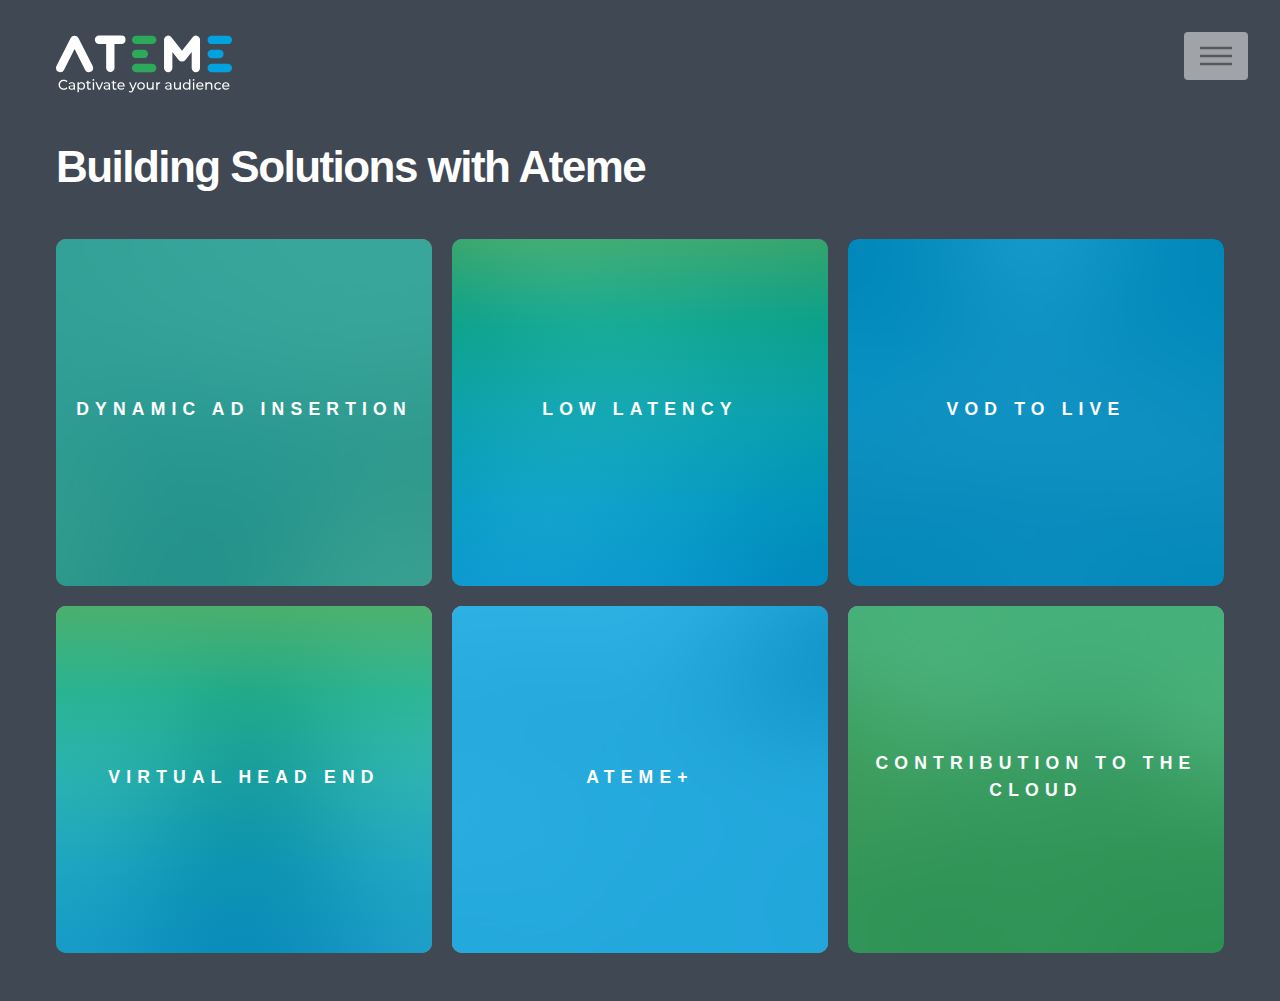
==== commit bc12c3a7: "second push" ====
--- a/index.html
+++ b/index.html
@@ -21,7 +21,7 @@
 
 						<!-- Logo -->
 							<a href="index.html" class="logo">
-								<span class="symbol"><img src="images/A_GREEN+BLUE.svg" alt="" /></span><span class="title"> ATEME</span>
+								<span class="symbol"><img src="images/Ateme_logo_WHITE_COLORS_TAGLINE.svg" alt="" /></span>
 							</a>
 
 						<!-- Nav -->
@@ -53,7 +53,7 @@
 					<div id="main">
 						<div class="inner">
 							<header>
-								<h1>Captivate your audience with Ateme</h1>
+								<h1>Building Solutions with Ateme</h1>
 							</header>
 							<section class="tiles">
 								<article class="style1">
--- a/assets/css/main.css
+++ b/assets/css/main.css
@@ -2706,11 +2706,11 @@
 					}
 
 			.tiles article.style1 > .image:before {
-				background-color: #00a3e0;
+				background-color: #16A69E;
 			}
 
 			.tiles article.style2 > .image:before {
-				background-color: #2ca95b;
+				background-image: linear-gradient(to top, #00a3e0, #00aad2, #00adb4, #00ad8a, #2ca95b);
 			}
 
 			.tiles article.style3 > .image:before {
@@ -2718,7 +2718,7 @@
 			}
 
 			.tiles article.style4 > .image:before {
-				background-color: #2ca95b;
+				background-image: linear-gradient(to top, #00a3e0, #00aad2, #00adb4, #00ad8a, #2ca95b);
 			}
 
 			.tiles article.style5 > .image:before {
@@ -2855,7 +2855,7 @@
 
 				#header .logo .symbol img {
 					display: block;
-					width: 4em;
+					width: 11em;
 					height: 4em;
 				}
 
